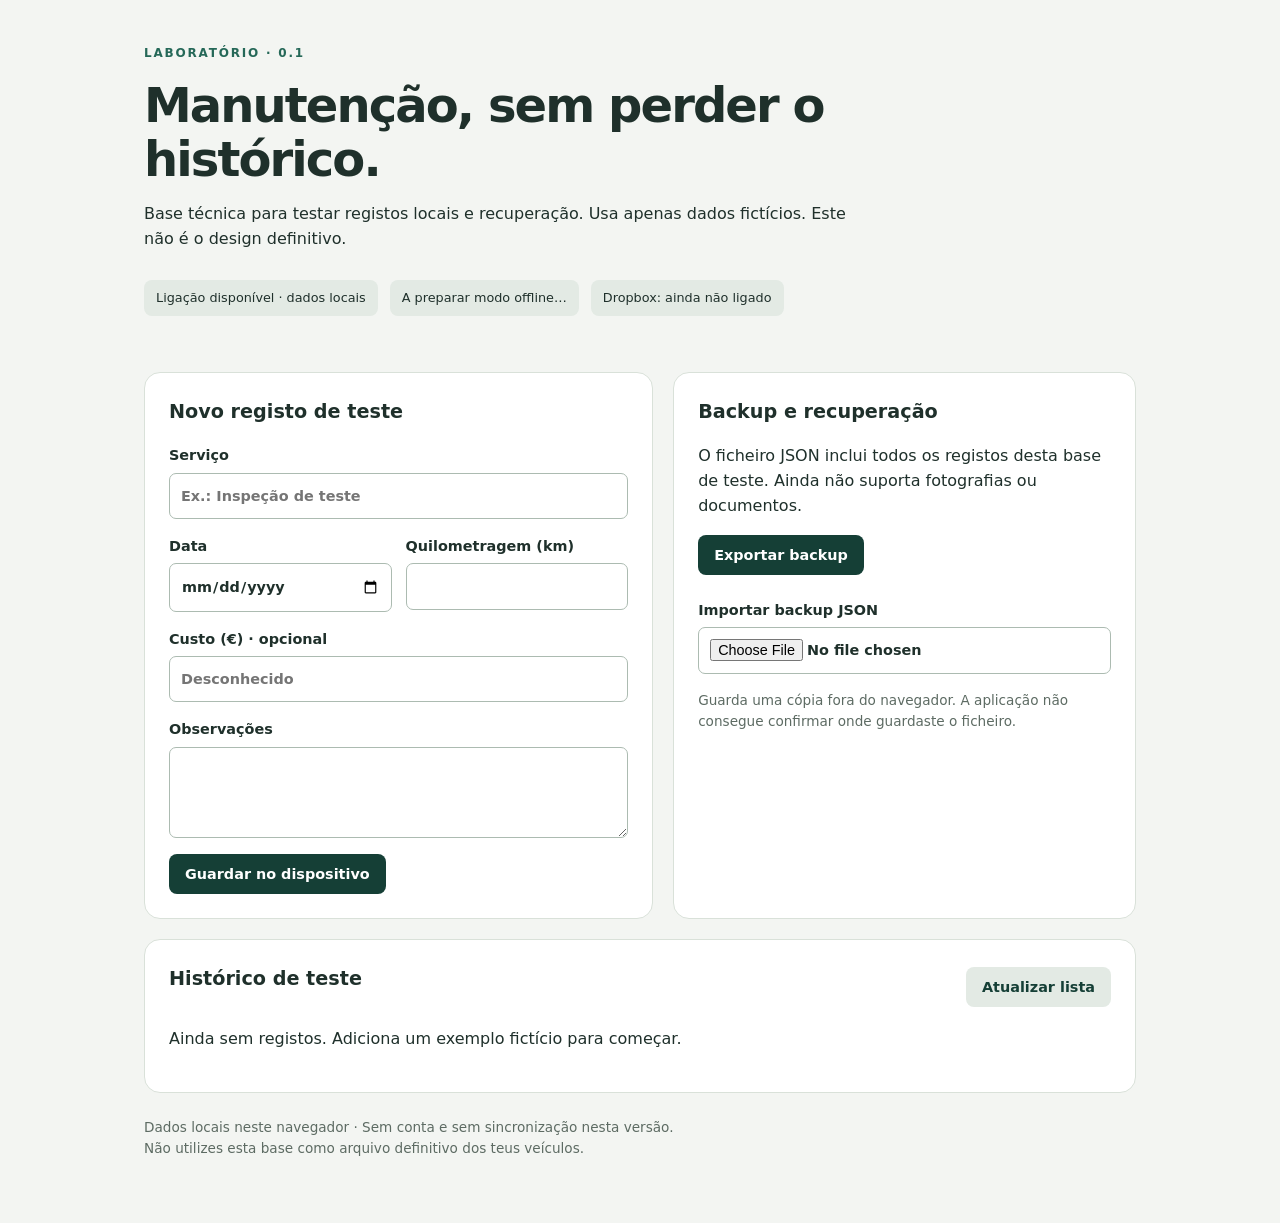
==== proof/index.html @ ad6487d9 "release: disponibilizar base de teste 0.1 sem dados pessoais" ====
<!doctype html>
<html lang="pt-PT"><head><meta charset="utf-8"><meta name="viewport" content="width=device-width,initial-scale=1"><meta name="theme-color" content="#153f36"><meta name="color-scheme" content="light dark"><link rel="manifest" href="./manifest.webmanifest"><link rel="stylesheet" href="./style.css"><title>Manutenção · Base de teste</title></head>
<body><main><header><span class="tag">LABORATÓRIO · 0.1</span><h1>Manutenção, sem perder o histórico.</h1><p>Base técnica para testar registos locais e recuperação. Usa apenas dados fictícios. Este não é o design definitivo.</p></header>
<div class="status"><span id="network">A verificar ligação…</span><span id="offline">A preparar modo offline…</span><span>Dropbox: ainda não ligado</span></div>
<p id="message" role="status" aria-live="polite"></p>
<div class="grid"><section><h2>Novo registo de teste</h2><form id="record-form"><label>Serviço<input name="service" required maxlength="300" placeholder="Ex.: Inspeção de teste"></label><div class="row"><label>Data<input name="date" type="date" required></label><label>Quilometragem (km)<input name="km" type="number" min="0" max="10000000" step="1" required></label></div><label>Custo (€) · opcional<input name="cost" inputmode="decimal" placeholder="Desconhecido"></label><label>Observações<textarea name="notes" maxlength="2000" rows="3"></textarea></label><button type="submit">Guardar no dispositivo</button></form></section>
<section><h2>Backup e recuperação</h2><p>O ficheiro JSON inclui todos os registos desta base de teste. Ainda não suporta fotografias ou documentos.</p><button id="export" type="button">Exportar backup</button><label class="file">Importar backup JSON<input id="import" type="file" accept=".json,application/json"></label><div id="preview" hidden><p id="summary"></p><p>A importação acrescenta registos e ignora cópias idênticas. Não apaga registos existentes; versões divergentes são bloqueadas.</p><button id="confirm" type="button">Confirmar importação</button><button id="cancel" class="secondary" type="button">Cancelar</button></div><p class="muted">Guarda uma cópia fora do navegador. A aplicação não consegue confirmar onde guardaste o ficheiro.</p></section></div>
<section><div class="heading"><h2>Histórico de teste</h2><button id="refresh" type="button" class="secondary">Atualizar lista</button></div><p id="count"></p><ul id="records"></ul></section>
<footer>Dados locais neste navegador · Sem conta e sem sincronização nesta versão.<br>Não utilizes esta base como arquivo definitivo dos teus veículos.</footer></main><script type="module" src="./app.mjs"></script></body></html>
---- proof/style.css ----
*{box-sizing:border-box}body{margin:0;background:#f3f5f2;color:#1f302b;font:16px/1.55 system-ui,sans-serif}main{max-width:1040px;margin:auto;padding:40px 24px}header{max-width:720px;margin-bottom:28px}h1{font-size:clamp(2rem,5vw,3rem);line-height:1.12;letter-spacing:-.04em;margin:14px 0}h2{font-size:1.2rem;margin:0 0 18px}.tag{font-size:.75rem;font-weight:700;letter-spacing:.15em;color:#256858}.status{display:flex;gap:12px;flex-wrap:wrap;font-size:.8rem}.status span{background:#e3eae4;padding:8px 12px;border-radius:8px}.grid{display:grid;grid-template-columns:1.1fr 1fr;gap:20px}section{padding:24px;background:white;border:1px solid #d9e1d9;border-radius:16px;margin-bottom:20px}label{display:block;font-size:.9rem;font-weight:600;margin-bottom:16px}input,textarea{display:block;width:100%;font:inherit;padding:11px;margin-top:6px;border:1px solid #acbbb1;border-radius:7px;background:#fff;color:inherit}.row{display:grid;grid-template-columns:1fr 1fr;gap:14px}button{border:0;border-radius:8px;background:#153f36;color:#fff;padding:12px 16px;font:600 .9rem system-ui;cursor:pointer}button:disabled{opacity:.5;cursor:wait}.secondary{background:#e3eae4;color:#153f36}.file{margin-top:24px}.muted,footer{color:#5d6b63;font-size:.85rem}#message{min-height:1.5em;font-weight:600}#message.error{color:#a32323}ul{list-style:none;padding:0;margin:0}li{padding:18px 0;border-top:1px solid #e3eae4}li strong{display:block}li p{margin:5px 0;white-space:pre-wrap;overflow-wrap:anywhere}.heading{display:flex;align-items:center;justify-content:space-between;gap:12px}footer{padding:4px 0 24px}:focus-visible{outline:3px solid #b67e15;outline-offset:3px}[hidden]{display:none!important}@media(max-width:700px){main{padding:24px 16px}.grid{grid-template-columns:1fr}section{padding:20px}.row{grid-template-columns:1fr}.heading{align-items:flex-start;flex-direction:column}button{min-height:44px}}@media(prefers-color-scheme:dark){body{background:#14221d;color:#eef3ed}section{background:#1c2c25;border-color:#405348}input,textarea{background:#14221d;border-color:#617567}.muted,footer{color:#b1c3b6}.tag{color:#9cd6ba}.status span,.secondary{background:#304c3d;color:#e4eee7}button{background:#b2d8c2;color:#163a2c}li{border-color:#405348}#message.error{color:#ffaaaa}}
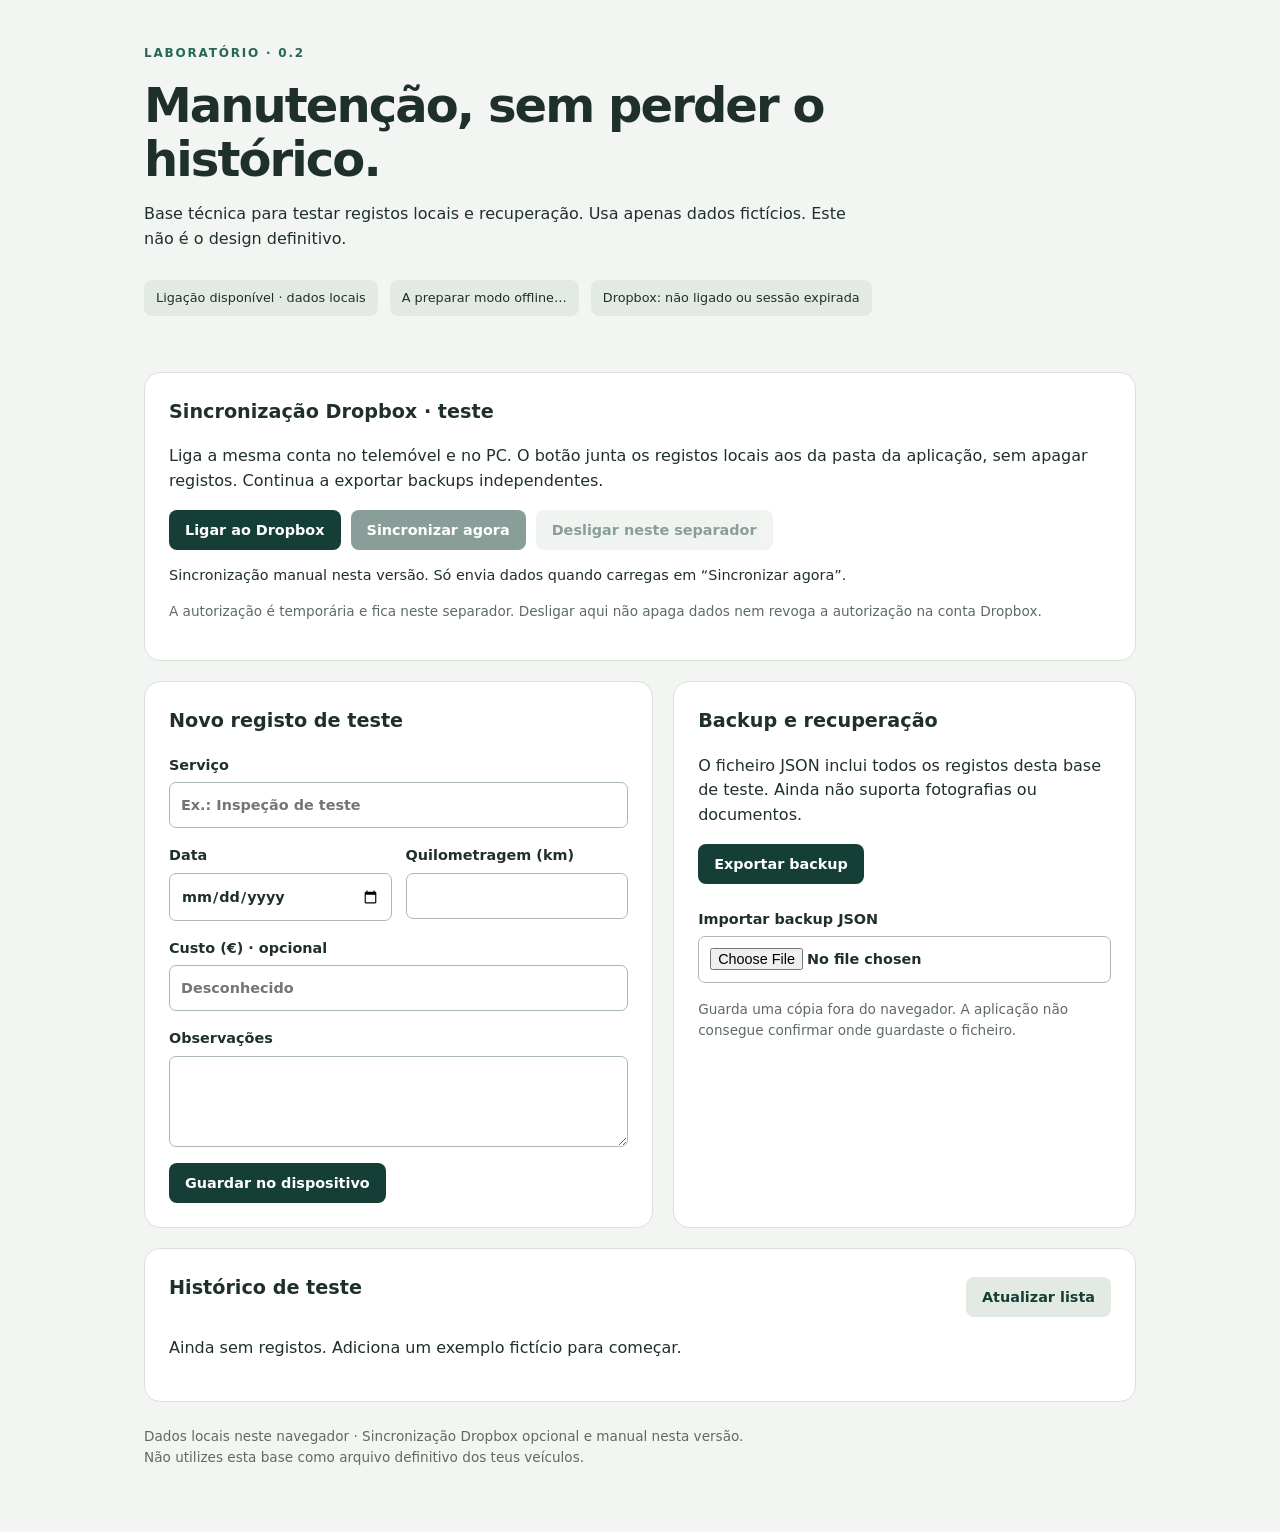
==== commit e0ea176c: "release: base 0.2 com ligação e sincronização Dropbox" ====
--- a/proof/index.html
+++ b/proof/index.html
@@ -1,9 +1,9 @@
 <!doctype html>
-<html lang="pt-PT"><head><meta charset="utf-8"><meta name="viewport" content="width=device-width,initial-scale=1"><meta name="theme-color" content="#153f36"><meta name="color-scheme" content="light dark"><link rel="manifest" href="./manifest.webmanifest"><link rel="stylesheet" href="./style.css"><title>Manutenção · Base de teste</title></head>
-<body><main><header><span class="tag">LABORATÓRIO · 0.1</span><h1>Manutenção, sem perder o histórico.</h1><p>Base técnica para testar registos locais e recuperação. Usa apenas dados fictícios. Este não é o design definitivo.</p></header>
-<div class="status"><span id="network">A verificar ligação…</span><span id="offline">A preparar modo offline…</span><span>Dropbox: ainda não ligado</span></div>
+<html lang="pt-PT"><head><meta charset="utf-8"><meta name="viewport" content="width=device-width,initial-scale=1"><meta name="theme-color" content="#153f36"><meta name="referrer" content="no-referrer"><meta name="color-scheme" content="light dark"><link rel="manifest" href="./manifest.webmanifest"><link rel="stylesheet" href="./style.css"><title>Manutenção · Base de teste</title></head>
+<body><main><header><span class="tag">LABORATÓRIO · 0.2</span><h1>Manutenção, sem perder o histórico.</h1><p>Base técnica para testar registos locais e recuperação. Usa apenas dados fictícios. Este não é o design definitivo.</p></header>
+<div class="status"><span id="network">A verificar ligação…</span><span id="offline">A preparar modo offline…</span><span id="cloud-state">Dropbox: não ligado</span></div>
 <p id="message" role="status" aria-live="polite"></p>
-<div class="grid"><section><h2>Novo registo de teste</h2><form id="record-form"><label>Serviço<input name="service" required maxlength="300" placeholder="Ex.: Inspeção de teste"></label><div class="row"><label>Data<input name="date" type="date" required></label><label>Quilometragem (km)<input name="km" type="number" min="0" max="10000000" step="1" required></label></div><label>Custo (€) · opcional<input name="cost" inputmode="decimal" placeholder="Desconhecido"></label><label>Observações<textarea name="notes" maxlength="2000" rows="3"></textarea></label><button type="submit">Guardar no dispositivo</button></form></section>
+<section><h2>Sincronização Dropbox · teste</h2><p>Liga a mesma conta no telemóvel e no PC. O botão junta os registos locais aos da pasta da aplicação, sem apagar registos. Continua a exportar backups independentes.</p><div class="actions"><button id="connect" type="button">Ligar ao Dropbox</button><button id="sync" type="button" disabled>Sincronizar agora</button><button id="disconnect" type="button" class="secondary" disabled>Desligar neste separador</button></div><p id="sync-status" role="status">Sincronização manual nesta versão. Só envia dados quando carregas em “Sincronizar agora”.</p><p class="muted">A autorização é temporária e fica neste separador. Desligar aqui não apaga dados nem revoga a autorização na conta Dropbox.</p></section><div class="grid"><section><h2>Novo registo de teste</h2><form id="record-form"><label>Serviço<input name="service" required maxlength="300" placeholder="Ex.: Inspeção de teste"></label><div class="row"><label>Data<input name="date" type="date" required></label><label>Quilometragem (km)<input name="km" type="number" min="0" max="10000000" step="1" required></label></div><label>Custo (€) · opcional<input name="cost" inputmode="decimal" placeholder="Desconhecido"></label><label>Observações<textarea name="notes" maxlength="2000" rows="3"></textarea></label><button type="submit">Guardar no dispositivo</button></form></section>
 <section><h2>Backup e recuperação</h2><p>O ficheiro JSON inclui todos os registos desta base de teste. Ainda não suporta fotografias ou documentos.</p><button id="export" type="button">Exportar backup</button><label class="file">Importar backup JSON<input id="import" type="file" accept=".json,application/json"></label><div id="preview" hidden><p id="summary"></p><p>A importação acrescenta registos e ignora cópias idênticas. Não apaga registos existentes; versões divergentes são bloqueadas.</p><button id="confirm" type="button">Confirmar importação</button><button id="cancel" class="secondary" type="button">Cancelar</button></div><p class="muted">Guarda uma cópia fora do navegador. A aplicação não consegue confirmar onde guardaste o ficheiro.</p></section></div>
 <section><div class="heading"><h2>Histórico de teste</h2><button id="refresh" type="button" class="secondary">Atualizar lista</button></div><p id="count"></p><ul id="records"></ul></section>
-<footer>Dados locais neste navegador · Sem conta e sem sincronização nesta versão.<br>Não utilizes esta base como arquivo definitivo dos teus veículos.</footer></main><script type="module" src="./app.mjs"></script></body></html>
+<footer>Dados locais neste navegador · Sincronização Dropbox opcional e manual nesta versão.<br>Não utilizes esta base como arquivo definitivo dos teus veículos.</footer></main><script type="module" src="./app.mjs"></script></body></html>
--- a/proof/style.css
+++ b/proof/style.css
@@ -1 +1,3 @@
 *{box-sizing:border-box}body{margin:0;background:#f3f5f2;color:#1f302b;font:16px/1.55 system-ui,sans-serif}main{max-width:1040px;margin:auto;padding:40px 24px}header{max-width:720px;margin-bottom:28px}h1{font-size:clamp(2rem,5vw,3rem);line-height:1.12;letter-spacing:-.04em;margin:14px 0}h2{font-size:1.2rem;margin:0 0 18px}.tag{font-size:.75rem;font-weight:700;letter-spacing:.15em;color:#256858}.status{display:flex;gap:12px;flex-wrap:wrap;font-size:.8rem}.status span{background:#e3eae4;padding:8px 12px;border-radius:8px}.grid{display:grid;grid-template-columns:1.1fr 1fr;gap:20px}section{padding:24px;background:white;border:1px solid #d9e1d9;border-radius:16px;margin-bottom:20px}label{display:block;font-size:.9rem;font-weight:600;margin-bottom:16px}input,textarea{display:block;width:100%;font:inherit;padding:11px;margin-top:6px;border:1px solid #acbbb1;border-radius:7px;background:#fff;color:inherit}.row{display:grid;grid-template-columns:1fr 1fr;gap:14px}button{border:0;border-radius:8px;background:#153f36;color:#fff;padding:12px 16px;font:600 .9rem system-ui;cursor:pointer}button:disabled{opacity:.5;cursor:wait}.secondary{background:#e3eae4;color:#153f36}.file{margin-top:24px}.muted,footer{color:#5d6b63;font-size:.85rem}#message{min-height:1.5em;font-weight:600}#message.error{color:#a32323}ul{list-style:none;padding:0;margin:0}li{padding:18px 0;border-top:1px solid #e3eae4}li strong{display:block}li p{margin:5px 0;white-space:pre-wrap;overflow-wrap:anywhere}.heading{display:flex;align-items:center;justify-content:space-between;gap:12px}footer{padding:4px 0 24px}:focus-visible{outline:3px solid #b67e15;outline-offset:3px}[hidden]{display:none!important}@media(max-width:700px){main{padding:24px 16px}.grid{grid-template-columns:1fr}section{padding:20px}.row{grid-template-columns:1fr}.heading{align-items:flex-start;flex-direction:column}button{min-height:44px}}@media(prefers-color-scheme:dark){body{background:#14221d;color:#eef3ed}section{background:#1c2c25;border-color:#405348}input,textarea{background:#14221d;border-color:#617567}.muted,footer{color:#b1c3b6}.tag{color:#9cd6ba}.status span,.secondary{background:#304c3d;color:#e4eee7}button{background:#b2d8c2;color:#163a2c}li{border-color:#405348}#message.error{color:#ffaaaa}}
+
+.actions{display:flex;flex-wrap:wrap;gap:10px}#sync-status{font-size:.9rem}
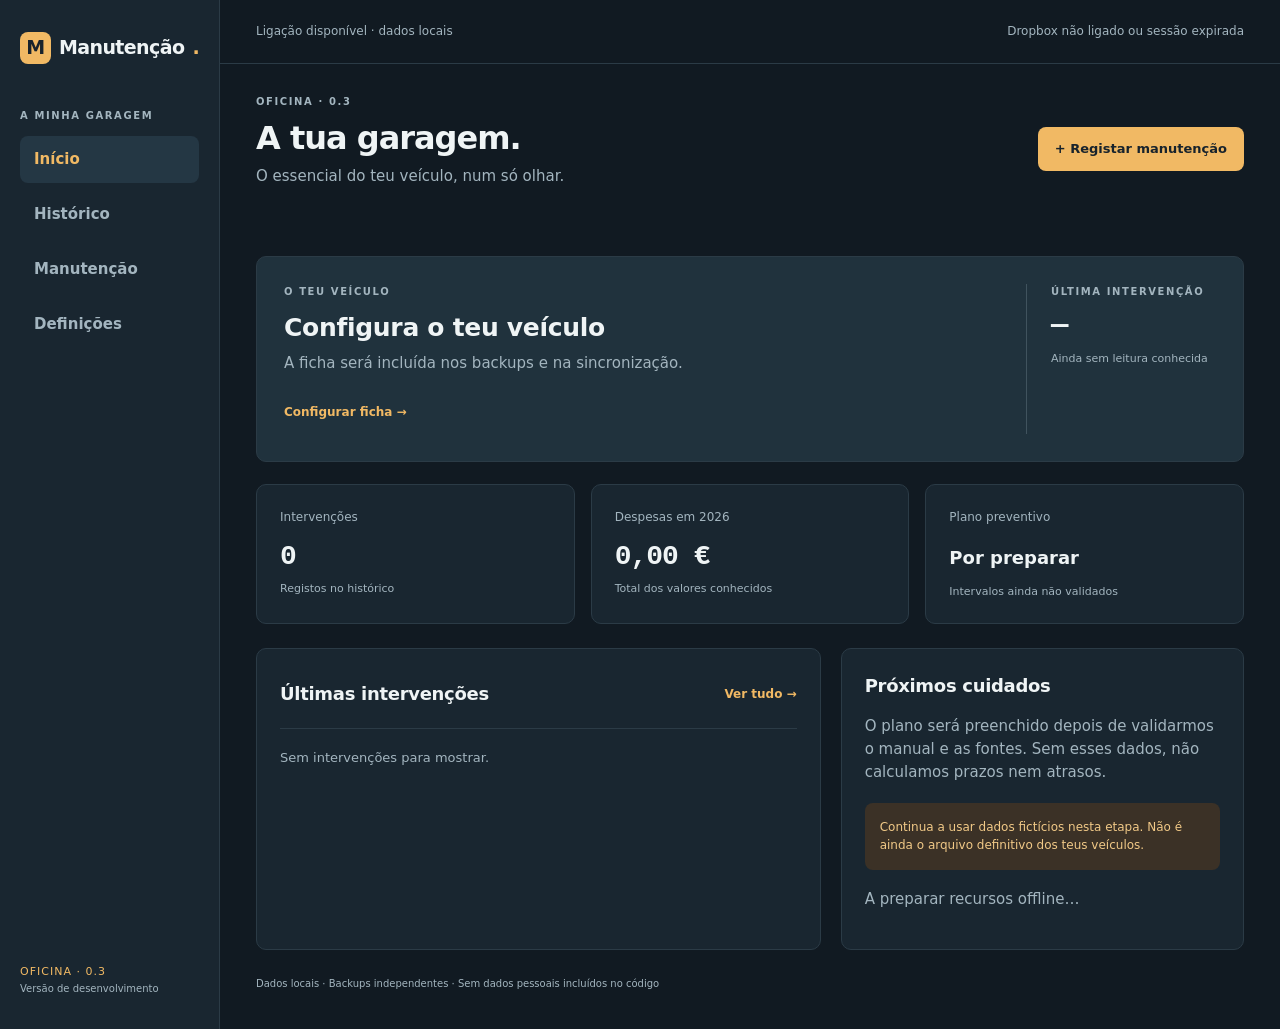
==== commit 6a451752: "feat: Oficina 0.3 com ficha, histórico e migração de backups" ====
--- a/proof/index.html
+++ b/proof/index.html
@@ -1,9 +1,14 @@
-<!doctype html>
-<html lang="pt-PT"><head><meta charset="utf-8"><meta name="viewport" content="width=device-width,initial-scale=1"><meta name="theme-color" content="#153f36"><meta name="referrer" content="no-referrer"><meta name="color-scheme" content="light dark"><link rel="manifest" href="./manifest.webmanifest"><link rel="stylesheet" href="./style.css"><title>Manutenção · Base de teste</title></head>
-<body><main><header><span class="tag">LABORATÓRIO · 0.2</span><h1>Manutenção, sem perder o histórico.</h1><p>Base técnica para testar registos locais e recuperação. Usa apenas dados fictícios. Este não é o design definitivo.</p></header>
-<div class="status"><span id="network">A verificar ligação…</span><span id="offline">A preparar modo offline…</span><span id="cloud-state">Dropbox: não ligado</span></div>
-<p id="message" role="status" aria-live="polite"></p>
-<section><h2>Sincronização Dropbox · teste</h2><p>Liga a mesma conta no telemóvel e no PC. O botão junta os registos locais aos da pasta da aplicação, sem apagar registos. Continua a exportar backups independentes.</p><div class="actions"><button id="connect" type="button">Ligar ao Dropbox</button><button id="sync" type="button" disabled>Sincronizar agora</button><button id="disconnect" type="button" class="secondary" disabled>Desligar neste separador</button></div><p id="sync-status" role="status">Sincronização manual nesta versão. Só envia dados quando carregas em “Sincronizar agora”.</p><p class="muted">A autorização é temporária e fica neste separador. Desligar aqui não apaga dados nem revoga a autorização na conta Dropbox.</p></section><div class="grid"><section><h2>Novo registo de teste</h2><form id="record-form"><label>Serviço<input name="service" required maxlength="300" placeholder="Ex.: Inspeção de teste"></label><div class="row"><label>Data<input name="date" type="date" required></label><label>Quilometragem (km)<input name="km" type="number" min="0" max="10000000" step="1" required></label></div><label>Custo (€) · opcional<input name="cost" inputmode="decimal" placeholder="Desconhecido"></label><label>Observações<textarea name="notes" maxlength="2000" rows="3"></textarea></label><button type="submit">Guardar no dispositivo</button></form></section>
-<section><h2>Backup e recuperação</h2><p>O ficheiro JSON inclui todos os registos desta base de teste. Ainda não suporta fotografias ou documentos.</p><button id="export" type="button">Exportar backup</button><label class="file">Importar backup JSON<input id="import" type="file" accept=".json,application/json"></label><div id="preview" hidden><p id="summary"></p><p>A importação acrescenta registos e ignora cópias idênticas. Não apaga registos existentes; versões divergentes são bloqueadas.</p><button id="confirm" type="button">Confirmar importação</button><button id="cancel" class="secondary" type="button">Cancelar</button></div><p class="muted">Guarda uma cópia fora do navegador. A aplicação não consegue confirmar onde guardaste o ficheiro.</p></section></div>
-<section><div class="heading"><h2>Histórico de teste</h2><button id="refresh" type="button" class="secondary">Atualizar lista</button></div><p id="count"></p><ul id="records"></ul></section>
-<footer>Dados locais neste navegador · Sincronização Dropbox opcional e manual nesta versão.<br>Não utilizes esta base como arquivo definitivo dos teus veículos.</footer></main><script type="module" src="./app.mjs"></script></body></html>
+<!doctype html><html lang="pt-PT"><head><meta charset="utf-8"><meta name="viewport" content="width=device-width,initial-scale=1"><meta name="theme-color" content="#111a22"><meta name="color-scheme" content="dark"><meta name="referrer" content="no-referrer"><link rel="manifest" href="./manifest.webmanifest"><link rel="stylesheet" href="./style.css"><title>Manutenção · A minha garagem</title></head><body>
+<div class="shell"><aside><a class="brand" href="#inicio"><span class="brand-icon">M</span>Manutenção<span class="accent">.</span></a><p class="eyebrow desktop">A minha garagem</p><nav aria-label="Navegação principal"><button data-page="inicio" aria-current="page">Início</button><button data-page="historico">Histórico</button><button data-page="manutencao">Manutenção</button><button data-page="definicoes">Definições</button></nav><div class="aside-foot">OFICINA · 0.3<br><span>Versão de desenvolvimento</span></div></aside>
+<div class="workspace"><header><span id="network">A verificar ligação…</span><span id="cloud-state">Dropbox: não ligado</span></header><main><div class="page-head"><div><p class="eyebrow">OFICINA · 0.3</p><h1 id="page-title">A tua garagem.</h1><p class="muted" id="page-subtitle">O essencial do teu veículo, num só olhar.</p></div><button class="primary" id="new-record">+ Registar manutenção</button></div><p id="message" role="status" aria-live="polite"></p>
+<section data-view="inicio"><div class="hero"><div><p class="eyebrow">O teu veículo</p><h2 id="vehicle-name">Configura o teu veículo</h2><p id="vehicle-detail" class="muted">A ficha será incluída nos backups e na sincronização.</p><button id="edit-vehicle" class="text-button">Configurar ficha →</button></div><div class="reading"><p class="eyebrow">Última intervenção</p><strong id="last-km">—</strong><p id="last-date" class="muted">Ainda sem leitura conhecida</p></div></div>
+<div class="stats"><article class="card"><p class="muted">Intervenções</p><strong id="total-count">0</strong><small>Registos no histórico</small></article><article class="card"><p class="muted" id="year-label">Despesas do ano</p><strong id="year-total">0,00 €</strong><small id="unknown-count">Valores conhecidos</small></article><article class="card"><p class="muted">Plano preventivo</p><strong class="words">Por preparar</strong><small>Intervalos ainda não validados</small></article></div>
+<div class="columns"><article class="card"><div class="section-head"><h2>Últimas intervenções</h2><button class="text-button" data-go="historico">Ver tudo →</button></div><ul id="recent-records" class="record-list"></ul></article><article class="card"><h2>Próximos cuidados</h2><p class="muted">O plano será preenchido depois de validarmos o manual e as fontes. Sem esses dados, não calculamos prazos nem atrasos.</p><div class="notice">Continua a usar dados fictícios nesta etapa. Não é ainda o arquivo definitivo dos teus veículos.</div><p id="offline" class="muted">A preparar recursos offline…</p></article></div></section>
+<section data-view="historico" hidden><article class="card"><div class="section-head"><h2>Histórico de manutenção</h2><button id="refresh" class="secondary">Atualizar</button></div><label class="search">Pesquisar serviço ou observações<input id="search" type="search" placeholder="Ex.: óleo, inspeção…"></label><p id="count" class="muted"></p><ul id="records" class="record-list"></ul></article></section>
+<section data-view="manutencao" hidden><article class="card"><h2>Plano preventivo</h2><p class="muted">Ainda sem intervalos técnicos validados. Esta área está reservada à próxima fase de desenvolvimento.</p><div class="notice">Inspeções e substituições terão prazos separados. Histórico desconhecido não será apresentado como manutenção em dia.</div></article><article class="card space"><h2>Problemas conhecidos e pontos de atenção</h2><p class="muted">Aqui serão reunidos sintomas, fontes, relatos independentes e grau de evidência. Ainda não foram adicionadas recomendações.</p><div class="chips"><span>Manual do fabricante</span><span>Relatos recorrentes</span><span>Por confirmar</span></div></article></section>
+<section data-view="definicoes" hidden><article class="card"><h2>Dropbox</h2><p class="muted">Usa a mesma conta no PC e no telemóvel. A sincronização continua manual nesta versão.</p><div class="actions"><button id="connect" class="primary">Ligar ao Dropbox</button><button id="sync" class="secondary" disabled>Sincronizar agora</button><button id="disconnect" class="text-button" disabled>Desligar neste separador</button></div><p id="sync-status" role="status">Só envia dados quando carregas em “Sincronizar agora”.</p><p class="small muted">A sessão é temporária. Desligar aqui não apaga ficheiros nem revoga a autorização na conta Dropbox. Se mudares de conta, sincronizar enviará os dados locais para essa conta.</p></article>
+<article class="card space"><h2>Backups e recuperação</h2><p class="muted">O backup JSON inclui a ficha, as suas revisões e todas as intervenções desta versão. Fotografias e documentos ainda não são suportados.</p><div class="actions"><button id="export" class="primary">Exportar backup</button><button id="previous-backup" class="secondary">Exportar cópia anterior à atualização</button></div><label class="file">Importar backup JSON<input id="import" type="file" accept=".json,application/json"></label><div id="preview" hidden><p id="summary"></p><p class="muted">A importação não apaga registos. Duplicados idênticos são ignorados; divergências bloqueiam a importação.</p><button id="confirm" class="primary">Confirmar importação</button><button id="cancel" class="secondary">Cancelar</button></div><p class="small muted">Aceita backups da versão anterior. Guarda cópias fora do navegador e verifica se o ficheiro foi descarregado.</p></article></section>
+<footer>Dados locais · Backups independentes · Sem dados pessoais incluídos no código</footer></main></div></div>
+<dialog id="record-dialog"><div class="section-head"><h2>Registar manutenção</h2><button class="close" data-close aria-label="Fechar">×</button></div><p class="muted">Regista uma intervenção e o seu custo total. Os detalhes de peças e mão de obra serão acrescentados numa etapa posterior.</p><form id="record-form"><label>Serviço<input name="service" required maxlength="300" placeholder="Ex.: Inspeção de teste"></label><div class="row"><label>Data<input name="date" type="date" required></label><label>Quilometragem (km)<input name="km" type="number" required min="0" max="10000000" step="1"></label></div><label>Custo total (€) · opcional<input name="cost" inputmode="decimal" placeholder="Deixar vazio se desconhecido"></label><label>Observações<textarea name="notes" maxlength="2000" rows="3"></textarea></label><p class="form-error" id="record-error" role="alert"></p><button class="primary" type="submit">Guardar intervenção</button></form></dialog>
+<dialog id="vehicle-dialog"><div class="section-head"><h2>Ficha do veículo</h2><button class="close" data-close aria-label="Fechar">×</button></div><p class="muted">Nesta versão, o histórico pertence a um único veículo. Configura a ficha num dispositivo e sincroniza antes de a alterar no outro.</p><form id="vehicle-form"><label>Nome do veículo<input name="name" required maxlength="100" placeholder="Marca e modelo"></label><div class="row"><label>Tipo<select name="kind"><option value="mota">Mota</option><option value="automóvel">Automóvel</option><option value="outro">Outro</option></select></label><label>Ano · opcional<input name="year" type="number" min="1886" max="2100" step="1"></label></div><p id="vehicle-error" class="form-error" role="alert"></p><button class="primary" type="submit">Guardar ficha</button></form></dialog>
+<script type="module" src="./app.mjs"></script></body></html>
--- a/proof/style.css
+++ b/proof/style.css
@@ -1,3 +1 @@
-*{box-sizing:border-box}body{margin:0;background:#f3f5f2;color:#1f302b;font:16px/1.55 system-ui,sans-serif}main{max-width:1040px;margin:auto;padding:40px 24px}header{max-width:720px;margin-bottom:28px}h1{font-size:clamp(2rem,5vw,3rem);line-height:1.12;letter-spacing:-.04em;margin:14px 0}h2{font-size:1.2rem;margin:0 0 18px}.tag{font-size:.75rem;font-weight:700;letter-spacing:.15em;color:#256858}.status{display:flex;gap:12px;flex-wrap:wrap;font-size:.8rem}.status span{background:#e3eae4;padding:8px 12px;border-radius:8px}.grid{display:grid;grid-template-columns:1.1fr 1fr;gap:20px}section{padding:24px;background:white;border:1px solid #d9e1d9;border-radius:16px;margin-bottom:20px}label{display:block;font-size:.9rem;font-weight:600;margin-bottom:16px}input,textarea{display:block;width:100%;font:inherit;padding:11px;margin-top:6px;border:1px solid #acbbb1;border-radius:7px;background:#fff;color:inherit}.row{display:grid;grid-template-columns:1fr 1fr;gap:14px}button{border:0;border-radius:8px;background:#153f36;color:#fff;padding:12px 16px;font:600 .9rem system-ui;cursor:pointer}button:disabled{opacity:.5;cursor:wait}.secondary{background:#e3eae4;color:#153f36}.file{margin-top:24px}.muted,footer{color:#5d6b63;font-size:.85rem}#message{min-height:1.5em;font-weight:600}#message.error{color:#a32323}ul{list-style:none;padding:0;margin:0}li{padding:18px 0;border-top:1px solid #e3eae4}li strong{display:block}li p{margin:5px 0;white-space:pre-wrap;overflow-wrap:anywhere}.heading{display:flex;align-items:center;justify-content:space-between;gap:12px}footer{padding:4px 0 24px}:focus-visible{outline:3px solid #b67e15;outline-offset:3px}[hidden]{display:none!important}@media(max-width:700px){main{padding:24px 16px}.grid{grid-template-columns:1fr}section{padding:20px}.row{grid-template-columns:1fr}.heading{align-items:flex-start;flex-direction:column}button{min-height:44px}}@media(prefers-color-scheme:dark){body{background:#14221d;color:#eef3ed}section{background:#1c2c25;border-color:#405348}input,textarea{background:#14221d;border-color:#617567}.muted,footer{color:#b1c3b6}.tag{color:#9cd6ba}.status span,.secondary{background:#304c3d;color:#e4eee7}button{background:#b2d8c2;color:#163a2c}li{border-color:#405348}#message.error{color:#ffaaaa}}
-
-.actions{display:flex;flex-wrap:wrap;gap:10px}#sync-status{font-size:.9rem}
+*{box-sizing:border-box}body{margin:0;background:#111a22;color:#eff4f5;font:15px/1.55 system-ui,sans-serif}button,input,textarea,select{font:inherit}button{cursor:pointer;min-height:44px}button:disabled{opacity:.5;cursor:default}a{color:inherit}button:focus-visible,a:focus-visible,input:focus-visible,textarea:focus-visible,select:focus-visible{outline:3px solid #f1b964;outline-offset:3px}.shell{display:grid;grid-template-columns:220px 1fr;min-height:100vh}aside{background:#192630;border-right:1px solid #2b3b46;padding:32px 20px;display:flex;flex-direction:column;gap:34px}.brand{display:flex;align-items:center;gap:8px;font-size:19px;font-weight:750;text-decoration:none;letter-spacing:-.6px}.brand-icon{background:#f1b964;color:#18232c;width:32px;height:32px;display:grid;place-items:center;border-radius:8px}.accent{color:#f1b964}.eyebrow{font-size:10px;letter-spacing:1.6px;text-transform:uppercase;color:#a3b5bf;font-weight:700;margin:0 0 10px}.desktop{margin:10px 0 -22px}nav{display:grid;gap:8px}nav button{border:0;border-radius:8px;padding:12px 14px;text-align:left;background:transparent;color:#a3b5bf;font-weight:600}nav button[aria-current=page]{background:#243744;color:#f1b964}.aside-foot{margin-top:auto;font-size:11px;letter-spacing:1px;color:#f1b964}.aside-foot span{color:#a3b5bf;font-size:10px;letter-spacing:0}.workspace{min-width:0}header{padding:22px 36px;border-bottom:1px solid #2b3b46;display:flex;justify-content:space-between;gap:12px;color:#a3b5bf;font-size:12px}main{padding:30px 36px;max-width:1300px;margin:auto}.page-head{display:flex;align-items:center;justify-content:space-between;gap:20px}.page-head h1{font-size:32px;letter-spacing:-1px;line-height:1.2;margin:0 0 8px}.page-head p{margin-top:0}.primary,.secondary{border:0;border-radius:8px;padding:11px 17px;font-size:13px;font-weight:650}.primary{background:#f1b964;color:#18232c}.secondary{background:#263b49;color:#eff4f5;border:1px solid #3b5262}.text-button{background:transparent;border:0;color:#f1b964;font-size:12px;font-weight:650;padding:8px 0}.muted{color:#a3b5bf}.small{font-size:12px}h2{font-size:18px;margin:0 0 14px;letter-spacing:-.3px}.hero{background:#20323d;border:1px solid #2b3b46;border-radius:10px;display:flex;justify-content:space-between;gap:25px;padding:27px;margin-bottom:22px}.hero h2{font-size:25px;overflow-wrap:anywhere;margin-bottom:4px}.hero p{margin-top:0}.reading{border-left:1px solid #40535e;padding-left:24px;min-width:190px}.reading strong{font:600 29px ui-monospace,monospace;letter-spacing:-1px}.reading .muted{font-size:11px;margin:8px 0 0}.stats{display:grid;grid-template-columns:repeat(3,minmax(0,1fr));gap:16px;margin-bottom:24px}.card{background:#192630;border:1px solid #2b3b46;border-radius:10px;padding:23px}.stats p{font-size:12px;margin:0 0 14px}.stats strong{display:block;font:600 28px ui-monospace,monospace;letter-spacing:-1px;overflow-wrap:anywhere}.stats strong.words{font:600 18px system-ui;letter-spacing:0;line-height:34px}.stats small{display:block;font-size:11px;color:#a3b5bf;margin-top:8px}.columns{display:grid;grid-template-columns:1.4fr 1fr;gap:20px}.section-head{display:flex;align-items:center;justify-content:space-between;gap:16px;margin-bottom:12px}.section-head h2{margin:0}.notice{background:#3b3126;color:#f1c987;padding:15px;border-radius:8px;font-size:12px;margin:18px 0}.record-list{list-style:none;padding:0;margin:0}.record-list li{padding:19px 0;border-top:1px solid #2b3b46;overflow-wrap:anywhere}.record-list strong{display:block;font-size:14px}.record-list p{font-size:12px;color:#a3b5bf;margin:6px 0;white-space:pre-wrap}.record-list .empty{color:#a3b5bf;font-size:13px}.space{margin-top:20px}.actions{display:flex;flex-wrap:wrap;gap:12px}.chips{display:flex;gap:8px;flex-wrap:wrap;font-size:11px;color:#f1b964}.chips span{padding:7px 10px;background:#263b49;border-radius:6px}label{display:block;font-size:12px;font-weight:600;margin:16px 0}input,textarea,select{display:block;width:100%;background:#111a22;color:#eff4f5;border:1px solid #49606e;border-radius:7px;padding:11px;margin-top:6px;min-height:44px}input::placeholder,textarea::placeholder{color:#91a4b0}.row{display:grid;grid-template-columns:1fr 1fr;gap:14px}.search{max-width:480px}.file{margin-top:24px}footer{font-size:10px;color:#a3b5bf;padding:26px 0 8px}#message{min-height:24px;font-size:13px;color:#f1c987;margin:8px 0 20px}#message.error,.form-error{color:#ffaaaa}.form-error{font-size:13px}dialog{color:#eff4f5;background:#192630;border:1px solid #49606e;border-radius:14px;padding:25px;max-width:540px;width:calc(100% - 30px);max-height:90dvh;overflow:auto}dialog::backdrop{background:#070e14b3}dialog p{font-size:12px}.close{background:#263b49;color:#eff4f5;border:0;border-radius:8px;width:44px;font-size:23px}dialog .primary{width:100%}[hidden]{display:none!important}@media(max-width:1000px){.shell{grid-template-columns:180px 1fr}aside{padding:25px 14px}main{padding:25px}.columns{grid-template-columns:1fr}.hero{padding:20px}.stats{gap:10px}.card{padding:18px}}@media(max-width:700px){.shell{display:block}aside{padding:0;border:0;gap:0}aside>.brand,aside>.desktop,.aside-foot{display:none}nav{position:fixed;bottom:0;left:0;right:0;z-index:10;display:flex;justify-content:space-around;background:#192630;border-top:1px solid #40535e;padding:8px 4px calc(8px + env(safe-area-inset-bottom))}nav button{text-align:center;padding:10px 5px;font-size:11px;flex:1}header{padding:16px;font-size:10px}main{padding:24px 16px 100px}.page-head{flex-direction:column;align-items:stretch;gap:6px}.page-head h1{font-size:29px}.page-head .muted{font-size:12px}.hero{flex-direction:column;gap:16px}.reading{border-left:0;border-top:1px solid #40535e;padding:15px 0 0;min-width:0}.reading strong{font-size:27px}.stats{gap:8px}.stats .card{padding:14px 10px}.stats p{font-size:10px}.stats strong{font-size:20px}.stats strong.words{font-size:13px;line-height:25px}.stats small{font-size:9px}.row{grid-template-columns:1fr;gap:0}.card{padding:19px}.actions{gap:10px}.actions .primary,.actions .secondary{flex:1}#previous-backup{flex-basis:100%}dialog{padding:20px}.hero h2{font-size:23px}}
